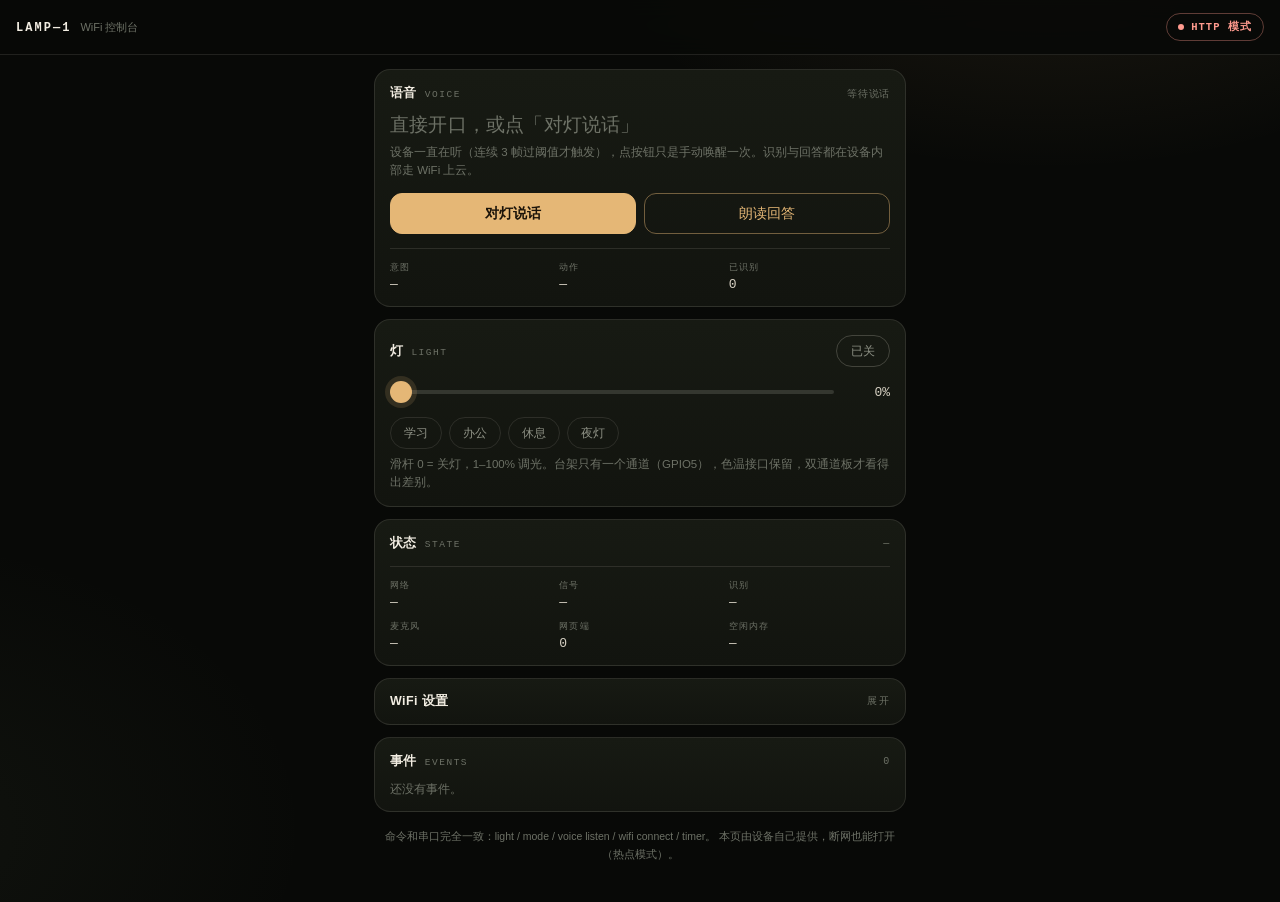
==== web/device.html @ 935f74e5 "feat(wifi): 插电自动联网：多网络记忆与扫描选网 把「必须打开网页点连接设备」换成「插上电自己连」： - NVS 存最多 5 张网络的表（nets + last），旧的 ssid/pass " ====
<!DOCTYPE html>
<html lang="zh-CN">
<head>
<meta charset="UTF-8">
<meta name="viewport" content="width=device-width, initial-scale=1.0, viewport-fit=cover">
<meta name="theme-color" content="#080907">
<meta name="format-detection" content="telephone=no">
<title>LAMP—1 · WiFi 控制台</title>
<style>
  :root{
    --bg:#080907;
    --card:#12140f;
    --card-2:#171a13;
    --line:rgba(242,237,226,.11);
    --line-strong:rgba(242,237,226,.2);
    --text:#f2ede2;
    --text-soft:#d8d2c4;
    --muted:#8f9286;
    --muted-2:#6d7166;
    --accent:#e5b776;
    --ok:#b6cba8;
    --warn:#ff9b8f;
    --mono:ui-monospace,SFMono-Regular,Menlo,Consolas,"Liberation Mono",monospace;
  }
  *{box-sizing:border-box;-webkit-tap-highlight-color:transparent}
  html,body{margin:0;padding:0}
  body{
    min-height:100vh;
    background:
      radial-gradient(760px 420px at 82% -10%,rgba(229,183,118,.10),transparent 62%),
      radial-gradient(620px 420px at -10% 92%,rgba(120,140,100,.08),transparent 70%),
      var(--bg);
    color:var(--text);
    font-family:-apple-system,BlinkMacSystemFont,"Segoe UI","PingFang SC","Hiragino Sans GB","Microsoft YaHei",sans-serif;
    -webkit-font-smoothing:antialiased;
    padding-bottom:env(safe-area-inset-bottom);
  }
  ::selection{background:rgba(229,183,118,.24);color:#fff9ed}

  .bar{
    position:sticky;top:0;z-index:10;
    display:flex;align-items:center;justify-content:space-between;gap:12px;
    padding:13px 16px;
    padding-top:calc(13px + env(safe-area-inset-top));
    border-bottom:1px solid var(--line);
    background:rgba(8,9,7,.9);
    backdrop-filter:blur(12px);
  }
  .brand{display:flex;align-items:baseline;gap:9px;min-width:0}
  .brand b{font-family:var(--mono);font-size:12px;letter-spacing:.17em;font-weight:600}
  .brand span{font-size:11px;color:var(--muted-2);white-space:nowrap}
  .pill{
    display:inline-flex;align-items:center;gap:7px;flex:0 0 auto;
    padding:6px 11px;border-radius:999px;border:1px solid var(--line);
    font-family:var(--mono);font-size:10.5px;letter-spacing:.1em;text-transform:uppercase;
    color:var(--muted);
  }
  .pill i{width:6px;height:6px;border-radius:50%;background:currentColor}
  .pill[data-state="on"]{color:var(--ok);border-color:rgba(182,203,168,.4)}
  .pill[data-state="on"] i{animation:pulse 1.8s ease-in-out infinite}
  .pill[data-state="ap"]{color:var(--accent);border-color:rgba(229,183,118,.4)}
  .pill[data-state="off"]{color:var(--warn);border-color:rgba(255,155,143,.35)}
  @keyframes pulse{50%{opacity:.25}}

  main{width:min(100%,560px);margin:0 auto;padding:14px 14px 34px;display:grid;gap:12px}

  .card{
    border:1px solid var(--line);border-radius:16px;
    background:linear-gradient(180deg,var(--card-2),var(--card));
    padding:15px 15px 14px;
  }
  .card-head{display:flex;align-items:center;justify-content:space-between;gap:10px;margin-bottom:12px}
  .card-head h2{margin:0;font-size:12.5px;font-weight:600;letter-spacing:.03em;display:flex;align-items:baseline;gap:8px}
  .card-head h2 em{font-family:var(--mono);font-style:normal;font-size:9.5px;letter-spacing:.16em;color:var(--muted-2);font-weight:400}
  .meta{font-family:var(--mono);font-size:10px;letter-spacing:.07em;color:var(--muted-2);text-align:right}

  /* ---- 语音 ---- */
  .heard{
    margin:0 0 6px;min-height:1.2em;
    font-size:clamp(26px,8.4vw,38px);line-height:1.2;font-weight:600;letter-spacing:.01em;
    color:var(--accent);word-break:break-word;
  }
  .heard.empty{color:var(--muted-2);font-weight:400;font-size:clamp(16px,4.6vw,19px)}
  .reply{
    margin:0 0 4px;padding-left:11px;border-left:2px solid rgba(229,183,118,.42);
    font-size:14px;line-height:1.75;color:var(--text-soft);white-space:pre-wrap;word-break:break-word;
  }
  .reply[hidden]{display:none}
  .hint{margin:6px 0 0;font-size:11.5px;line-height:1.6;color:var(--muted-2)}
  .row{display:flex;gap:8px;margin-top:13px}
  .btn{
    flex:1;font:inherit;font-size:13.5px;line-height:1;
    padding:13px 12px;border-radius:12px;border:1px solid var(--line-strong);
    background:transparent;color:var(--text-soft);cursor:pointer;
    transition:background .18s,color .18s,border-color .18s,transform .08s;
  }
  .btn:active{transform:scale(.985)}
  .btn:disabled{opacity:.45;cursor:not-allowed}
  .btn.primary{background:var(--accent);border-color:var(--accent);color:#1a1309;font-weight:700}
  .btn.primary:active{background:#f0c98f}
  .btn.ghost[data-on="1"]{color:var(--accent);border-color:rgba(229,183,118,.45)}

  .kv{display:grid;grid-template-columns:repeat(3,minmax(0,1fr));gap:10px 8px;margin:14px 0 0;padding-top:12px;border-top:1px solid var(--line)}
  .kv div{min-width:0}
  .kv dt{font-family:var(--mono);font-size:9px;letter-spacing:.13em;color:var(--muted-2);margin-bottom:3px}
  .kv dd{margin:0;font-family:var(--mono);font-size:13px;color:var(--text-soft);white-space:nowrap;overflow:hidden;text-overflow:ellipsis}

  /* ---- 灯 ---- */
  .switch{
    font:inherit;font-size:12px;line-height:1;padding:9px 14px;border-radius:999px;
    border:1px solid var(--line-strong);background:transparent;color:var(--muted);cursor:pointer;
  }
  .switch[data-on="1"]{color:#1a1309;background:var(--accent);border-color:var(--accent);font-weight:700}
  .slider-row{display:flex;align-items:center;gap:12px}
  input[type=range]{
    -webkit-appearance:none;appearance:none;flex:1;height:26px;background:transparent;margin:0;
  }
  input[type=range]::-webkit-slider-runnable-track{
    height:4px;border-radius:999px;background:rgba(242,237,226,.14);
  }
  input[type=range]::-webkit-slider-thumb{
    -webkit-appearance:none;width:22px;height:22px;margin-top:-9px;border-radius:50%;
    background:var(--accent);border:none;box-shadow:0 0 0 5px rgba(229,183,118,.14);
  }
  input[type=range]::-moz-range-track{height:4px;border-radius:999px;background:rgba(242,237,226,.14)}
  input[type=range]::-moz-range-thumb{width:22px;height:22px;border:none;border-radius:50%;background:var(--accent)}
  .pct{font-family:var(--mono);font-size:13px;color:var(--text-soft);min-width:44px;text-align:right}
  .chips{display:flex;flex-wrap:wrap;gap:7px;margin-top:12px}
  .chip{
    font:inherit;font-size:12px;line-height:1;padding:9px 13px;border-radius:999px;
    border:1px solid var(--line);background:transparent;color:var(--muted);cursor:pointer;
  }
  .chip[data-on="1"]{color:#1a1309;background:var(--accent);border-color:var(--accent);font-weight:700}

  /* ---- 设置 ---- */
  details.card{padding:0;overflow:hidden}
  details.card > summary{
    list-style:none;cursor:pointer;padding:14px 15px;
    display:flex;align-items:center;justify-content:space-between;
    font-size:12.5px;font-weight:600;letter-spacing:.03em;
  }
  details.card > summary::-webkit-details-marker{display:none}
  details.card > summary::after{content:"展开";font-family:var(--mono);font-size:9.5px;letter-spacing:.14em;color:var(--muted-2);font-weight:400}
  details[open].card > summary::after{content:"收起"}
  details[open].card > summary{border-bottom:1px solid var(--line)}
  .panel{padding:14px 15px 15px;display:grid;gap:10px}
  .field{display:grid;gap:6px}
  .field label{font-size:11px;color:var(--muted-2)}
  .field input{
    width:100%;font:inherit;font-size:14px;padding:11px 12px;border-radius:10px;
    border:1px solid var(--line-strong);background:rgba(242,237,226,.04);color:var(--text);
  }
  .field input:focus{outline:none;border-color:rgba(229,183,118,.55)}
  .wifi-now{font-family:var(--mono);font-size:11px;line-height:1.8;color:var(--muted);word-break:break-all}
  .wifi-head{display:flex;align-items:center;justify-content:space-between;gap:8px;margin-top:13px}
  .wifi-head span{font-size:11px;color:var(--muted-2)}
  .linkbtn{font:inherit;font-size:11px;line-height:1;padding:7px 12px;border-radius:999px;border:1px solid var(--line);background:transparent;color:var(--accent);cursor:pointer}
  .linkbtn:disabled{opacity:.5}
  .wifi-list{list-style:none;margin:0;padding:0;display:grid;gap:6px}
  .wifi-list li{display:flex;align-items:center;gap:9px;padding:10px;border:1px solid var(--line);border-radius:11px;background:rgba(242,237,226,.025);min-width:0}
  .wifi-list li.tap{cursor:pointer}
  .wifi-list li.tap:active{background:rgba(229,183,118,.1)}
  .wifi-list .nm{flex:1;min-width:0}
  .wifi-list .nm b{display:block;font-size:13px;font-weight:500;color:var(--text-soft);white-space:nowrap;overflow:hidden;text-overflow:ellipsis}
  .wifi-list .nm small{font-family:var(--mono);font-size:9.5px;color:var(--muted-2)}
  .wifi-list .sig{display:flex;align-items:flex-end;gap:2px;height:13px;flex:0 0 auto}
  .wifi-list .sig i{width:2.5px;border-radius:1px;background:rgba(242,237,226,.18)}
  .wifi-list .sig i.on{background:var(--accent)}
  .wifi-list .tag{font-family:var(--mono);font-size:9px;letter-spacing:.05em;color:var(--muted-2);flex:0 0 auto}
  .wifi-list .x{font:inherit;font-size:10.5px;padding:5px 9px;border-radius:999px;border:1px solid var(--line);background:transparent;color:var(--muted);cursor:pointer;flex:0 0 auto}
  .wifi-empty{justify-content:center;color:var(--muted-2);font-size:11.5px;border-style:dashed!important}
  .pwrow{display:block!important;padding:8px!important;border-color:rgba(229,183,118,.35)!important;background:rgba(229,183,118,.06)!important}
  .pwrow .pwline{display:flex;gap:6px}
  .pwrow input{flex:1;min-width:0;font:inherit;font-size:13px;padding:9px 10px;border-radius:8px;border:1px solid var(--line-strong);background:rgba(0,0,0,.25);color:var(--text)}
  .pwrow input:focus{outline:none;border-color:rgba(229,183,118,.55)}
  .pwrow button{flex:0 0 auto;font:inherit;font-size:12px;padding:9px 13px;border-radius:8px;border:1px solid var(--accent);background:var(--accent);color:#1a1309;font-weight:700;cursor:pointer}
  .manual{margin-top:6px;border-top:1px solid var(--line);padding-top:10px}
  .manual summary{list-style:none;cursor:pointer;font-size:11.5px;color:var(--muted);margin-bottom:8px}
  .manual summary::-webkit-details-marker{display:none}
  .manual summary::before{content:"＋ ";color:var(--accent)}
  .manual .field + .field{margin-top:8px}
  .fine{font-size:10.5px;line-height:1.7;color:var(--muted-2);margin:0}

  /* ---- 事件 ---- */
  .events{list-style:none;margin:0;padding:0;max-height:172px;overflow:auto;display:grid;gap:5px}
  .events li{display:flex;gap:8px;font-size:11.5px;line-height:1.5;color:var(--muted)}
  .events time{font-family:var(--mono);font-size:10px;color:var(--muted-2);flex:0 0 auto;padding-top:1px}
  .events span{min-width:0;word-break:break-word}
  .empty{margin:0;font-size:11.5px;color:var(--muted-2)}

  .toast{
    position:fixed;left:50%;bottom:calc(18px + env(safe-area-inset-bottom));transform:translate(-50%,16px);
    padding:10px 16px;border-radius:999px;border:1px solid var(--line-strong);
    background:rgba(18,20,15,.96);color:var(--text-soft);font-size:12.5px;
    opacity:0;pointer-events:none;transition:opacity .2s,transform .2s;z-index:50;max-width:88vw;text-align:center;
  }
  .toast.show{opacity:1;transform:translate(-50%,0)}
</style>
</head>
<body>

<header class="bar">
  <div class="brand"><b>LAMP—1</b><span>WiFi 控制台</span></div>
  <div class="pill" id="link" data-state="off"><i></i><b id="linkText">连接中</b></div>
</header>

<main>
  <section class="card" aria-label="语音">
    <div class="card-head">
      <h2>语音 <em>VOICE</em></h2>
      <span class="meta" id="voiceMeta">等待说话</span>
    </div>
    <p class="heard empty" id="heard">直接开口，或点「对灯说话」</p>
    <p class="reply" id="reply" hidden></p>
    <p class="hint" id="hint">设备一直在听（连续 3 帧过阈值才触发），点按钮只是手动唤醒一次。识别与回答都在设备内部走 WiFi 上云。</p>
    <div class="row">
      <button class="btn primary" id="arm" type="button">对灯说话</button>
      <button class="btn ghost" id="tts" type="button" data-on="1" aria-pressed="true">朗读回答</button>
    </div>
    <dl class="kv">
      <div><dt>意图</dt><dd id="intent">—</dd></div>
      <div><dt>动作</dt><dd id="action">—</dd></div>
      <div><dt>已识别</dt><dd id="count">0</dd></div>
    </dl>
  </section>

  <section class="card" aria-label="灯">
    <div class="card-head">
      <h2>灯 <em>LIGHT</em></h2>
      <button class="switch" id="power" type="button" data-on="0">已关</button>
    </div>
    <div class="slider-row">
      <input id="brightness" type="range" min="0" max="100" step="1" value="0" aria-label="亮度">
      <span class="pct" id="pct">0%</span>
    </div>
    <div class="chips" id="presets">
      <button class="chip" type="button" data-mode="study">学习</button>
      <button class="chip" type="button" data-mode="office">办公</button>
      <button class="chip" type="button" data-mode="rest">休息</button>
      <button class="chip" type="button" data-mode="night">夜灯</button>
    </div>
    <p class="hint">滑杆 0 = 关灯，1–100% 调光。台架只有一个通道（GPIO5），色温接口保留，双通道板才看得出差别。</p>
  </section>

  <section class="card" aria-label="设备状态">
    <div class="card-head"><h2>状态 <em>STATE</em></h2><span class="meta" id="uptime">—</span></div>
    <dl class="kv">
      <div><dt>网络</dt><dd id="netMode">—</dd></div>
      <div><dt>信号</dt><dd id="rssi">—</dd></div>
      <div><dt>识别</dt><dd id="provider">—</dd></div>
      <div><dt>麦克风</dt><dd id="mic">—</dd></div>
      <div><dt>网页端</dt><dd id="clients">0</dd></div>
      <div><dt>空闲内存</dt><dd id="heap">—</dd></div>
    </dl>
  </section>

  <details class="card" id="wifiCard" aria-label="WiFi 设置">
    <summary>WiFi 设置</summary>
    <div class="panel">
      <p class="wifi-now" id="wifiNow">读取中…</p>

      <div class="wifi-head">
        <span>附近的网络（点一下就连）</span>
        <button class="linkbtn" id="scanWifi" type="button">刷新</button>
      </div>
      <ul class="wifi-list" id="wifiList"><li class="wifi-empty">展开后自动扫描…</li></ul>

      <div class="wifi-head">
        <span>已保存 · 开机自动挑信号最好的</span>
        <span class="meta" id="wifiSavedCount">0</span>
      </div>
      <ul class="wifi-list" id="wifiSaved"><li class="wifi-empty">还没有保存的网络</li></ul>

      <details class="manual">
        <summary>手动添加（隐藏网络）</summary>
        <div class="field">
          <label for="ssid">WiFi 名称（2.4 GHz）</label>
          <input id="ssid" type="text" autocomplete="off" autocapitalize="off" spellcheck="false" placeholder="家里 / 办公室的 WiFi">
        </div>
        <div class="field">
          <label for="pass">密码</label>
          <input id="pass" type="password" autocomplete="off" placeholder="留空表示开放网络">
        </div>
        <div class="row">
          <button class="btn primary" id="saveWifi" type="button">保存并连接</button>
          <button class="btn" id="clearWifi" type="button">全部清除</button>
        </div>
      </details>
      <p class="fine">密码只写一次，存在设备 NVS 里；最多记 5 张，插电后自动连，不用再开这个页面。</p>
    </div>
  </details>

  <section class="card" aria-label="事件">
    <div class="card-head"><h2>事件 <em>EVENTS</em></h2><span class="meta" id="evCount">0</span></div>
    <ol class="events" id="events"></ol>
    <p class="empty" id="eventsEmpty">还没有事件。</p>
  </section>

  <p class="fine" style="text-align:center;padding:4px 8px">
    命令和串口完全一致：light / mode / voice listen / wifi connect / timer。
    本页由设备自己提供，断网也能打开（热点模式）。
  </p>
</main>

<div class="toast" id="toast" role="status" aria-live="polite"></div>

<script>
(function () {
  'use strict';

  var $ = function (id) { return document.getElementById(id); };
  var el = {
    link: $('link'), linkText: $('linkText'),
    heard: $('heard'), reply: $('reply'), hint: $('hint'), meta: $('voiceMeta'),
    intent: $('intent'), action: $('action'), count: $('count'),
    arm: $('arm'), tts: $('tts'),
    power: $('power'), brightness: $('brightness'), pct: $('pct'), presets: $('presets'),
    netMode: $('netMode'), rssi: $('rssi'), provider: $('provider'), mic: $('mic'),
    clients: $('clients'), heap: $('heap'), uptime: $('uptime'),
    wifiNow: $('wifiNow'), ssid: $('ssid'), pass: $('pass'),
    saveWifi: $('saveWifi'), clearWifi: $('clearWifi'),
    wifiCard: $('wifiCard'), wifiList: $('wifiList'), wifiSaved: $('wifiSaved'),
    wifiSavedCount: $('wifiSavedCount'), scanWifi: $('scanWifi'),
    events: $('events'), eventsEmpty: $('eventsEmpty'), evCount: $('evCount'),
    toast: $('toast')
  };

  var MODE_LABEL = { study: '学习', office: '办公', rest: '休息', night: '夜灯', manual: '手动' };
  var ACTION_LABEL = {
    on: '开灯', off: '关灯', up: '亮一点', down: '暗一点', max: '最亮',
    night: '夜灯', study: '学习模式', rest: '休息模式', none: '无动作'
  };

  var state = {
    lightOn: false, lightPct: 0, lastPct: 60, preset: 'manual',
    count: 0, tts: true, dragging: false, evCount: 0, lastHeardAt: 0, phase: '', wsOpen: false,
    pwRow: null, busy: false, wifiScanned: false
  };

  // ---------------------------------------------------------------- 朗读 ---
  var voices = [];
  function loadVoices() {
    try { voices = window.speechSynthesis ? window.speechSynthesis.getVoices() : []; } catch (e) { voices = []; }
  }
  loadVoices();
  if (window.speechSynthesis) window.speechSynthesis.onvoiceschanged = loadVoices;

  function speak(text) {
    if (!state.tts || !text || !window.speechSynthesis) return;
    try {
      window.speechSynthesis.cancel();
      var u = new SpeechSynthesisUtterance(text);
      u.lang = 'zh-CN';
      u.rate = 1.04;
      u.pitch = 1;
      var zh = null;
      for (var i = 0; i < voices.length; i++) {
        if (/^zh[-_]?CN/i.test(voices[i].lang)) { zh = voices[i]; break; }
        if (!zh && /^zh/i.test(voices[i].lang)) zh = voices[i];
      }
      if (zh) u.voice = zh;
      window.speechSynthesis.speak(u);
    } catch (e) { /* 浏览器不支持就安静地跳过 */ }
  }

  // ---------------------------------------------------------------- 连接 ---
  var ws = null, retry = 0, retryTimer = null;

  function setLink(kind, text) {
    el.link.dataset.state = kind;
    el.linkText.textContent = text;
  }

  function connect() {
    clearTimeout(retryTimer);
    var url = 'ws://' + location.hostname + ':81/';
    try { ws = new WebSocket(url); } catch (e) { scheduleRetry(); return; }

    ws.onopen = function () {
      retry = 0;
      state.wsOpen = true;
      setLink('on', '已连接');
      refresh();
    };
    ws.onclose = function () {
      state.wsOpen = false;
      setLink('off', 'HTTP 模式');
      scheduleRetry();
    };
    ws.onerror = function () { try { ws.close(); } catch (e) {} };
    ws.onmessage = function (event) { handleLine(String(event.data)); };
  }

  function scheduleRetry() {
    retry = Math.min(retry + 1, 6);
    clearTimeout(retryTimer);
    retryTimer = setTimeout(connect, Math.min(retry * 800, 5000));
  }

  function send(cmd) {
    if (ws && ws.readyState === 1) {
      ws.send(JSON.stringify({ cmd: cmd }));
    } else {
      fetch('/api/cmd?c=' + encodeURIComponent(cmd)).catch(function () {});
    }
    setTimeout(refresh, 450);
  }

  function refresh() {
    fetch('/api/state', { cache: 'no-store' })
      .then(function (r) { return r.json(); })
      .then(applyState)
      .catch(function () {});
  }

  function applyState(s) {
    if (!s) return;
    var net = s.net || {};
    el.netMode.textContent = net.mode === 'sta' ? '已连路由' : (net.mode === 'ap' ? '设备热点' : (net.mode === 'ap+sta' ? '热点 + 路由' : '未联网'));
    el.rssi.textContent = net.rssi ? net.rssi + ' dBm' : '—';
    el.wifiNow.textContent = net.mode === 'down'
      ? (!net.saved
          ? '设备还没联网。连它的热点（LAMP-1-xxxx，密码 lamp12345）后在这里选一个 WiFi。'
          : net.phase === 'scanning' || net.phase === 'connecting'
            ? '正在自动连接已保存的网络…'
            : '还没连上，30 秒后自动重试。也可以从下面点一个网络。')
      : '当前：' + (net.ssid || '设备热点') + ' · ' + (net.ip || '—') + (net.ap ? '（热点同时开着）' : '') +
        (net.saved ? ' · 已保存 ' + net.saved + ' 张' : '');
    el.provider.textContent = s.voice && s.voice.provider ? s.voice.provider : '—';
    el.mic.textContent = s.voice && s.voice.mic ? '就绪' : '未就绪';
    el.clients.textContent = String(s.clients || 0);
    el.heap.textContent = s.heap ? Math.round(s.heap / 1024) + ' KB' : '—';
    el.uptime.textContent = '运行 ' + formatUptime(s.uptime || 0);

    if (s.light) applyLight(s.light.pct, s.light.preset, true);
    // 状态快照走的是 HTTP，WebSocket 断了它照样能取到。
    // 所以连接指示灯只认 wsOpen，否则会把「HTTP 兜底可用」显示成「实时链路正常」。
    if (!state.wsOpen) {
      setLink('off', net.mode === 'down' ? '未联网' : 'HTTP 模式');
    } else {
      setLink(net.ap && net.mode !== 'sta' ? 'ap' : 'on',
              net.ap && net.mode !== 'sta' ? '热点模式' : '已连接');
    }
  }

  function formatUptime(sec) {
    if (sec < 60) return sec + ' 秒';
    if (sec < 3600) return Math.floor(sec / 60) + ' 分';
    return Math.floor(sec / 3600) + ' 时 ' + Math.floor((sec % 3600) / 60) + ' 分';
  }

  // ---------------------------------------------------------------- 灯 ---
  function applyLight(pct, preset, fromState) {
    pct = Number(pct) || 0;
    state.lightPct = pct;
    state.lightOn = pct > 0;
    if (pct > 0) state.lastPct = pct;
    el.power.dataset.on = state.lightOn ? '1' : '0';
    el.power.textContent = state.lightOn ? '已开' : '已关';
    if (!state.dragging || fromState) el.brightness.value = String(pct);
    el.pct.textContent = pct + '%';
    if (preset) {
      state.preset = preset;
      var chips = el.presets.querySelectorAll('.chip');
      for (var i = 0; i < chips.length; i++) {
        chips[i].dataset.on = chips[i].dataset.mode === preset ? '1' : '0';
      }
    }
  }

  el.power.addEventListener('click', function () {
    send(state.lightOn ? 'light 0' : 'light ' + (state.lastPct || 60));
  });

  el.brightness.addEventListener('pointerdown', function () { state.dragging = true; });
  el.brightness.addEventListener('input', function () {
    state.dragging = true;
    el.pct.textContent = el.brightness.value + '%';
  });
  el.brightness.addEventListener('change', function () {
    state.dragging = false;
    send('light ' + el.brightness.value);
  });

  el.presets.addEventListener('click', function (event) {
    var chip = event.target.closest('.chip');
    if (!chip) return;
    send('mode ' + chip.dataset.mode);
  });

  // ---------------------------------------------------------------- 语音 ---
  function setHeard(text) {
    if (!text) return;
    el.heard.textContent = text;
    el.heard.classList.remove('empty');
    state.count += 1;
    el.count.textContent = String(state.count);
    state.lastHeardAt = Date.now();
    el.meta.textContent = '刚刚';
    state.phase = '';
    el.hint.textContent = '设备一直在听（连续 3 帧过阈值才触发），点按钮只是手动唤醒一次。识别与回答都在设备内部走 WiFi 上云。';
  }

  function setReply(text) {
    if (!text) return;
    el.reply.hidden = false;
    el.reply.textContent = text;
    speak(text);
  }

  el.arm.addEventListener('click', function () {
    if (window.speechSynthesis) loadVoices();
    send('voice listen');
    el.heard.classList.add('empty');
    el.heard.textContent = '请说话…';
    el.reply.hidden = true;
    el.meta.textContent = '聆听中';
    el.hint.textContent = '设备已唤醒：说完一句会自动录音 2 秒，然后上云识别。';
    toast('已唤醒，请对着灯说话');
  });

  el.tts.addEventListener('click', function () {
    state.tts = !state.tts;
    el.tts.dataset.on = state.tts ? '1' : '0';
    el.tts.setAttribute('aria-pressed', state.tts ? 'true' : 'false');
    el.tts.textContent = state.tts ? '朗读回答' : '已静音';
    if (!state.tts && window.speechSynthesis) window.speechSynthesis.cancel();
    try { localStorage.setItem('lamp-tts', state.tts ? '1' : '0'); } catch (e) {}
    if (state.tts) speak('朗读已开启');
  });

  try {
    var saved = localStorage.getItem('lamp-tts');
    if (saved === '0') { state.tts = false; el.tts.dataset.on = '0'; el.tts.textContent = '已静音'; }
  } catch (e) {}

  // ---------------------------------------------------------------- WiFi ---
  // 交互照笔记本的网卡列表来：看见什么点什么，密码只问一次。
  // 设备端负责「记住多张 + 开机自己挑」，页面只是那张表的一个编辑器。
  function escapeHtml(value) {
    return String(value).replace(/[&<>"']/g, function (c) {
      return { '&': '&amp;', '<': '&lt;', '>': '&gt;', '"': '&quot;', "'": '&#39;' }[c];
    });
  }

  function signalBars(rssi) {
    var level = rssi >= -55 ? 4 : rssi >= -65 ? 3 : rssi >= -75 ? 2 : 1;
    var html = '';
    for (var i = 1; i <= 4; i++) {
      html += '<i class="' + (i <= level ? 'on' : '') + '" style="height:' + (3 + i * 2.5) + 'px"></i>';
    }
    return '<span class="sig">' + html + '</span>';
  }

  function closePwRow() {
    if (state.pwRow && state.pwRow.parentNode) state.pwRow.parentNode.removeChild(state.pwRow);
    state.pwRow = null;
  }

  function doConnect(ssid, pass) {
    if (state.busy) return;
    var body = { ssid: ssid };
    if (pass !== null) body.pass = pass;  // null = 用设备里存好的密码
    state.busy = true;
    fetch('/api/wifi/connect', {
      method: 'POST',
      headers: { 'Content-Type': 'application/json' },
      body: JSON.stringify(body)
    }).then(function (r) { return r.json(); }).then(function (j) {
      state.busy = false;
      if (!j.ok) { toast('没接受：' + (j.error || '设备拒绝')); return; }
      toast(pass === null ? '用已保存的密码连接「' + ssid + '」…' : '正在连接「' + ssid + '」…');
      setTimeout(refresh, 1500);
      setTimeout(refresh, 6500);
      setTimeout(loadSaved, 6500);
    }).catch(function () {
      state.busy = false;
      toast('请求失败：页面可能正跟着设备换网');
    });
  }

  function chooseNetwork(li, net) {
    if (state.busy) return;
    if (net.saved) { doConnect(net.ssid, null); return; }
    if (!net.secure) { doConnect(net.ssid, ''); return; }

    closePwRow();
    var row = document.createElement('li');
    row.className = 'pwrow';
    row.innerHTML = '<div class="pwline"><input type="password" autocomplete="off" spellcheck="false" placeholder="「' +
      escapeHtml(net.ssid) + '」的密码"><button type="button">连接</button></div>';
    var input = row.querySelector('input');
    function go() {
      if (!input.value) { input.focus(); return; }
      doConnect(net.ssid, input.value);
      closePwRow();
    }
    row.querySelector('button').addEventListener('click', go);
    input.addEventListener('keydown', function (e) {
      if (e.key === 'Enter' || e.keyCode === 13) go();
    });
    li.parentNode.insertBefore(row, li.nextSibling);
    state.pwRow = row;
    setTimeout(function () { try { input.focus(); } catch (e) {} }, 40);
  }

  function renderNearby(list) {
    el.wifiList.innerHTML = '';
    if (!list || !list.length) {
      el.wifiList.innerHTML = '<li class="wifi-empty">没扫到网络，靠近路由器再刷新</li>';
      return;
    }
    for (var i = 0; i < list.length; i++) {
      (function (net) {
        var li = document.createElement('li');
        li.className = 'tap';
        li.innerHTML = '<div class="nm"><b>' + escapeHtml(net.ssid) + '</b><small>ch ' + net.ch + ' · ' +
          net.rssi + ' dBm · ' + (net.secure ? '加密' : '开放') + '</small></div>' +
          signalBars(net.rssi) + (net.saved ? '<span class="tag">已保存</span>' : '');
        li.addEventListener('click', function () { chooseNetwork(li, net); });
        el.wifiList.appendChild(li);
      })(list[i]);
    }
  }

  function loadSaved() {
    fetch('/api/wifi/networks', { cache: 'no-store' })
      .then(function (r) { return r.json(); })
      .then(function (j) {
        var saved = j.saved || [];
        el.wifiSaved.innerHTML = '';
        el.wifiSavedCount.textContent = String(saved.length);
        if (!saved.length) {
          el.wifiSaved.innerHTML = '<li class="wifi-empty">还没有保存的网络</li>';
          return;
        }
        for (var i = 0; i < saved.length; i++) {
          (function (net) {
            var li = document.createElement('li');
            var sub = net.active ? '在用' : (net.last ? '上次连的' : '备用');
            li.innerHTML = '<div class="nm"><b>' + escapeHtml(net.ssid) + '</b><small>' + sub +
              '</small></div><button class="x" type="button">忘记</button>';
            li.querySelector('.x').addEventListener('click', function (ev) {
              ev.stopPropagation();
              if (!window.confirm('忘记「' + net.ssid + '」？下次开机不会再自动连它。')) return;
              fetch('/api/wifi/forget', {
                method: 'POST',
                headers: { 'Content-Type': 'application/json' },
                body: JSON.stringify({ ssid: net.ssid })
              }).then(function (r) { return r.json(); }).then(function (r) {
                toast(r.ok ? '已忘记「' + net.ssid + '」' : '删除失败');
                loadSaved();
                refresh();
              });
            });
            el.wifiSaved.appendChild(li);
          })(saved[i]);
        }
      })
      .catch(function () {});
  }

  function doScan() {
    el.scanWifi.disabled = true;
    el.scanWifi.textContent = '扫描中…';
    el.wifiList.innerHTML = '<li class="wifi-empty">正在扫描 2.4 GHz…（约 2 秒）</li>';
    fetch('/api/wifi/scan', { cache: 'no-store' })
      .then(function (r) { return r.json(); })
      .then(function (j) {
        state.wifiScanned = true;
        renderNearby(j.ok ? j.networks : null);
      })
      .catch(function () {
        el.wifiList.innerHTML = '<li class="wifi-empty">扫描失败，稍后再试</li>';
      })
      .then(function () {
        el.scanWifi.disabled = false;
        el.scanWifi.textContent = '刷新';
      });
  }

  el.scanWifi.addEventListener('click', doScan);
  el.wifiCard.addEventListener('toggle', function () {
    if (!el.wifiCard.open) return;
    loadSaved();
    doScan();
  });

  el.saveWifi.addEventListener('click', function () {
    var ssid = el.ssid.value.trim();
    if (!ssid) { toast('先填 WiFi 名称'); el.ssid.focus(); return; }
    doConnect(ssid, el.pass.value);
    el.pass.value = '';
    el.ssid.value = '';
    loadSaved();
  });

  el.clearWifi.addEventListener('click', function () {
    if (!window.confirm('清除设备里保存的所有 WiFi？设备会回到「只开热点」的状态。')) return;
    send('wifi clear');
    toast('已清除');
    setTimeout(loadSaved, 2000);
  });

  // ---------------------------------------------------------------- 事件流 ---
  var LINE_RULES = [
    { re: /^\[ASR\]\s*(.*)$/, fn: function (m) { setHeard(m[1]); } },
    { re: /^\[REPLY\]\s*(.*)$/, fn: function (m) { setReply(m[1]); } },
    { re: /^\[voice\]\s+recording/, fn: function () { el.meta.textContent = '录音中'; } },
    { re: /^\[voice\]\s+trigger/, fn: function () { el.meta.textContent = '听到了'; } },
    { re: /^\[asr\]\s+empty result/, fn: function () { el.meta.textContent = '没听清'; toast('没听清，再说一次'); } },
    { re: /^\[voice\]\s+cloud ASR not ready/, fn: function () { toast('云端未就绪：检查 WiFi 和 Key'); } },
    { re: /^\[mic\]\s+not ready/, fn: function () { toast('麦克风没打开：检查 INMP441 接线'); } },
    { re: /^\[cmd\]\s+intent="([^"]*)"/, fn: function (m) { showIntent(m[1]); } },
    { re: /^\[cmd\]\s+"(.*)"\s+->\s+(on|off|up|down|max|night|study|rest)/, fn: function (m) {
        el.intent.textContent = '本地词表'; showAction(m[2]);
      } }
  ];

  function showIntent(label) {
    if (!label) return;
    el.intent.textContent = label;
    showAction(label);
  }

  function showAction(label) {
    if (!label) return;
    el.action.textContent = ACTION_LABEL[label] || label;
  }

  function handleLine(line) {
    line = line.trim();
    if (!line) return;

    if (line.charAt(0) === '{') {
      var ev;
      try { ev = JSON.parse(line); } catch (e) { return; }
      handleEvent(ev);
      return;
    }

    for (var i = 0; i < LINE_RULES.length; i++) {
      var m = LINE_RULES[i].re.exec(line);
      if (m) { LINE_RULES[i].fn(m); return; }
    }
    if (line.charAt(0) === '[') return;  // 其余诊断行不进事件流，避免刷屏
  }

  function handleEvent(ev) {
    if (!ev) return;
    if (ev.type === 'hello') { setLink('on', '已连接'); return; }
    if (ev.type === 'tick') { return; }
    if (ev.type === 'error') { toast('设备：' + (ev.message || '命令出错')); return; }

    var name = ev.ev;
    if (name === 'light_set') {
      applyLight(ev.pct, ev.preset || null, true);
      var src = ev.src === 'voice' ? '语音' : (ev.src === 'button' ? '按键' : '命令');
      pushEvent('亮度 ' + ev.pct + '% · ' + src);
      if (ev.pct === 0) el.action.textContent = '关灯';
      else if (el.action.textContent === '关灯') el.action.textContent = '开灯';
      return;
    }
    if (name === 'light_preset') {
      applyLight(state.lightPct, ev.name, false);
      var label = MODE_LABEL[ev.name] || ev.name;
      el.action.textContent = label + '模式';
      pushEvent('切换到' + label + '模式');
      return;
    }
    if (name === 'console_up') { pushEvent('控制台就绪 · ' + ev.ip); refresh(); return; }
    if (name === 'ap_up') { pushEvent('热点已开 · ' + ev.ssid); return; }
    if (name === 'wifi_ok') { pushEvent('已联网 · ' + ev.ip); refresh(); return; }
    if (name === 'voice_cmd') { pushEvent('语音指令 #' + ev.id); return; }
    if (name === 'timer_fire') { pushEvent('定时任务触发 #' + ev.id); return; }
    if (name === 'boot') { pushEvent('设备启动 · ' + ev.fw); return; }
    if (name === 'motion_mute') { pushEvent(ev.muted ? '动作已静音' : '动作已开'); return; }
    pushEvent(name + (ev.ok === undefined ? '' : (ev.ok ? ' ✓' : ' ✗')));
  }

  function pushEvent(text) {
    state.evCount += 1;
    el.evCount.textContent = String(state.evCount);
    el.eventsEmpty.hidden = true;

    var li = document.createElement('li');
    var t = document.createElement('time');
    var d = new Date();
    t.textContent = ('0' + d.getHours()).slice(-2) + ':' + ('0' + d.getMinutes()).slice(-2) + ':' + ('0' + d.getSeconds()).slice(-2);
    var span = document.createElement('span');
    span.textContent = text;
    li.appendChild(t);
    li.appendChild(span);
    el.events.insertBefore(li, el.events.firstChild);

    while (el.events.children.length > 30) el.events.removeChild(el.events.lastChild);
  }

  var toastTimer = null;
  function toast(text) {
    el.toast.textContent = text;
    el.toast.classList.add('show');
    clearTimeout(toastTimer);
    toastTimer = setTimeout(function () { el.toast.classList.remove('show'); }, 2600);
  }

  // 每 15 秒对一次状态，防止 WS 事件丢包后页面停在旧值上。
  setInterval(function () {
    if (!document.hidden) refresh();
    // 保存列表只有在面板展开时才值得拉；顺便把「在用/上次连的」标签刷新掉。
    if (!document.hidden && el.wifiCard.open) loadSaved();
    if (state.lastHeardAt && Date.now() - state.lastHeardAt > 8000 && el.meta.textContent === '刚刚') {
      el.meta.textContent = '等待说话';
    }
  }, 15000);

  document.addEventListener('visibilitychange', function () {
    if (!document.hidden && (!ws || ws.readyState > 1)) connect();
  });

  connect();
  refresh();
})();
</script>
</body>
</html>
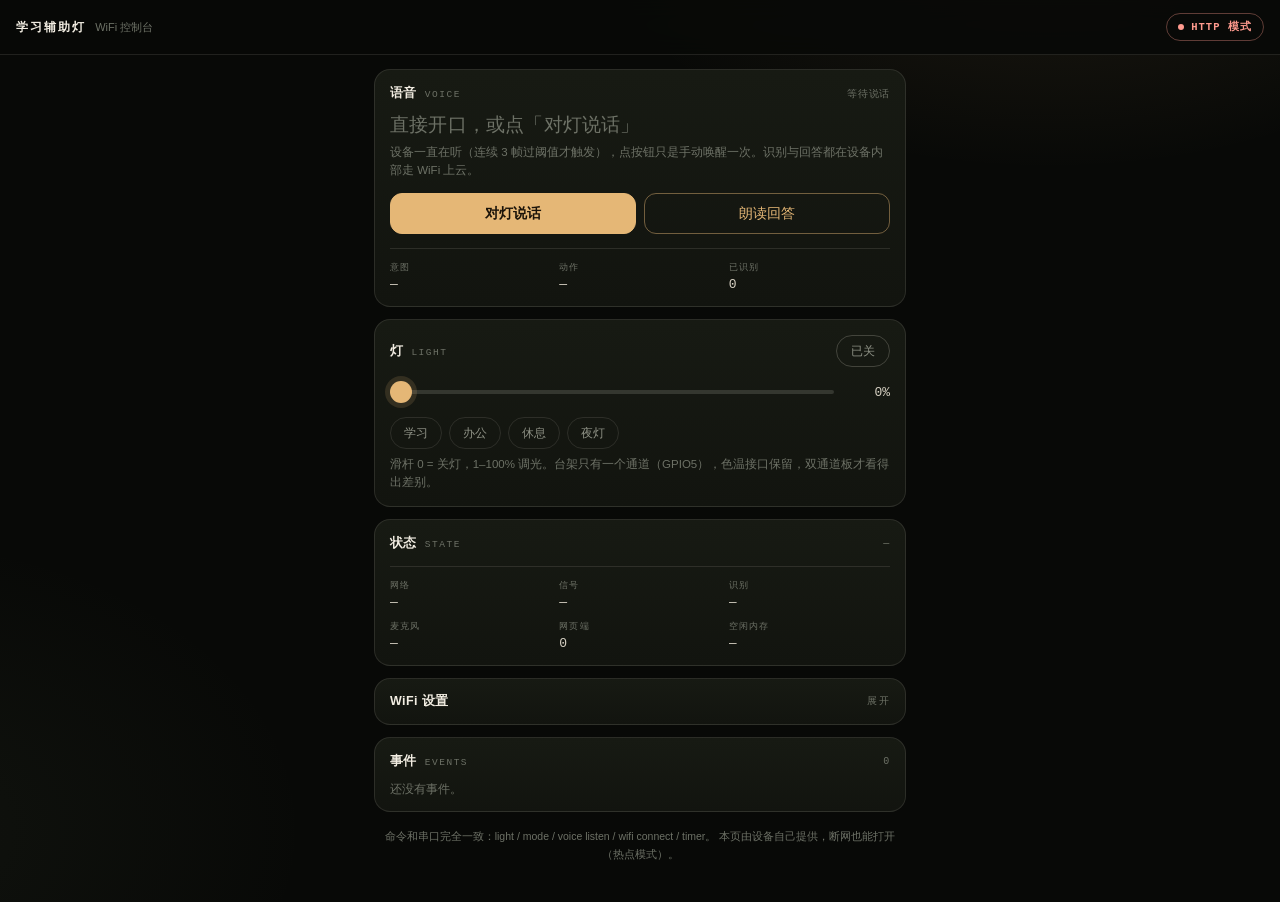
==== commit 5b46429b: "feat(site): 站名 LAMP—1 更名为学习辅助灯 - 6 个页面 + live 工具页 + device 设备控制台的标题、品牌位、og/meta、   正文文案、SVG 刻字、样机系统提" ====
--- a/web/device.html
+++ b/web/device.html
@@ -5,7 +5,7 @@
 <meta name="viewport" content="width=device-width, initial-scale=1.0, viewport-fit=cover">
 <meta name="theme-color" content="#080907">
 <meta name="format-detection" content="telephone=no">
-<title>LAMP—1 · WiFi 控制台</title>
+<title>学习辅助灯 · WiFi 控制台</title>
 <style>
   :root{
     --bg:#080907;
@@ -200,7 +200,7 @@
 <body>
 
 <header class="bar">
-  <div class="brand"><b>LAMP—1</b><span>WiFi 控制台</span></div>
+  <div class="brand"><b>学习辅助灯</b><span>WiFi 控制台</span></div>
   <div class="pill" id="link" data-state="off"><i></i><b id="linkText">连接中</b></div>
 </header>
 
@@ -638,8 +638,14 @@
           (function (net) {
             var li = document.createElement('li');
             var sub = net.active ? '在用' : (net.last ? '上次连的' : '备用');
+            li.className = 'tap';
             li.innerHTML = '<div class="nm"><b>' + escapeHtml(net.ssid) + '</b><small>' + sub +
               '</small></div><button class="x" type="button">忘记</button>';
+            // 点名字 = 立刻切过去（用存好的密码）；点「忘记」只删记录。
+            li.addEventListener('click', function () {
+              if (j.online && j.ssid === net.ssid) { toast('已经连着「' + net.ssid + '」'); return; }
+              doConnect(net.ssid, null);
+            });
             li.querySelector('.x').addEventListener('click', function (ev) {
               ev.stopPropagation();
               if (!window.confirm('忘记「' + net.ssid + '」？下次开机不会再自动连它。')) return;
